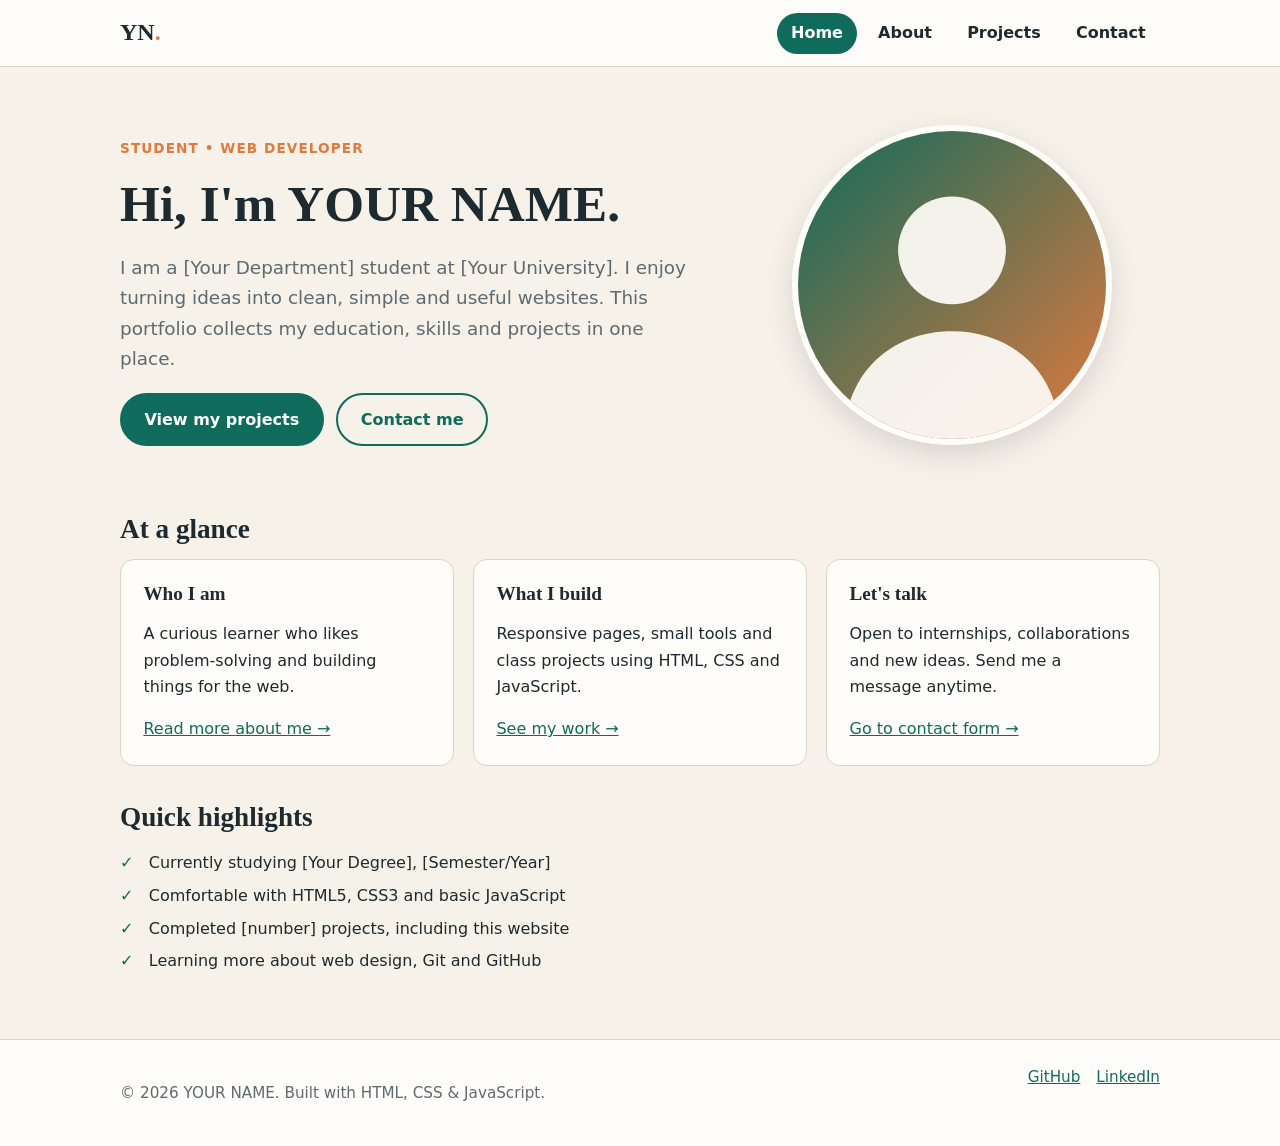
==== index.html @ 44a1b540 "Add files via upload" ====
<!DOCTYPE html>
<html lang="en">
<head>
  <meta charset="UTF-8">
  <meta name="viewport" content="width=device-width, initial-scale=1.0">
  <meta name="description" content="Personal portfolio of YOUR NAME - student, web developer.">
  <title>Home | YOUR NAME - Portfolio</title>
  <link rel="stylesheet" href="css/style.css">
</head>
<body>

  <header class="site-header">
    <div class="wrap">
      <a class="brand" href="index.html">YN<span>.</span></a>
      <button class="nav-toggle" id="navToggle" aria-label="Toggle menu" aria-expanded="false">&#9776;</button>
      <nav aria-label="Main navigation">
        <ul class="nav-list" id="navList">
          <li><a href="index.html" class="active">Home</a></li>
          <li><a href="about.html">About</a></li>
          <li><a href="projects.html">Projects</a></li>
          <li><a href="contact.html">Contact</a></li>
        </ul>
      </nav>
    </div>
  </header>

  <main>
    <section class="hero">
      <div class="wrap">
        <div>
          <p class="eyebrow">Student &bull; Web Developer</p>
          <h1>Hi, I'm YOUR NAME.</h1>
          <p class="lead">
            I am a [Your Department] student at [Your University]. I enjoy turning ideas into
            clean, simple and useful websites. This portfolio collects my education, skills
            and projects in one place.
          </p>
          <div class="btn-row">
            <a class="btn" href="projects.html">View my projects</a>
            <a class="btn ghost" href="contact.html">Contact me</a>
          </div>
        </div>
        <div class="hero-photo">
          <img src="images/profile.svg" alt="Profile picture of YOUR NAME" width="320" height="320">
        </div>
      </div>
    </section>

    <section class="wrap">
      <h2>At a glance</h2>
      <div class="grid-3">
        <article class="card">
          <h3>Who I am</h3>
          <p>A curious learner who likes problem-solving and building things for the web.</p>
          <a href="about.html">Read more about me &rarr;</a>
        </article>
        <article class="card">
          <h3>What I build</h3>
          <p>Responsive pages, small tools and class projects using HTML, CSS and JavaScript.</p>
          <a href="projects.html">See my work &rarr;</a>
        </article>
        <article class="card">
          <h3>Let's talk</h3>
          <p>Open to internships, collaborations and new ideas. Send me a message anytime.</p>
          <a href="contact.html">Go to contact form &rarr;</a>
        </article>
      </div>

      <h2>Quick highlights</h2>
      <ul class="check-list">
        <li>Currently studying [Your Degree], [Semester/Year]</li>
        <li>Comfortable with HTML5, CSS3 and basic JavaScript</li>
        <li>Completed [number] projects, including this website</li>
        <li>Learning more about web design, Git and GitHub</li>
      </ul>
    </section>
  </main>

  <footer class="site-footer">
    <div class="wrap">
      <p>&copy; <span id="year">2026</span> YOUR NAME. Built with HTML, CSS &amp; JavaScript.</p>
      <ul>
        <li><a href="https://github.com/YOUR-USERNAME" target="_blank" rel="noopener">GitHub</a></li>
        <li><a href="https://www.linkedin.com/in/YOUR-USERNAME" target="_blank" rel="noopener">LinkedIn</a></li>
      </ul>
    </div>
  </footer>

  <script src="js/main.js"></script>
</body>
</html>
---- css/style.css ----
/* ===== Portfolio stylesheet (shared by all pages) ===== */
:root {
  --bg: #f6f1e9;
  --card: #fffdf9;
  --ink: #1d2a2f;
  --muted: #5d6b70;
  --accent: #0f6b5c;
  --accent-dark: #0a4b40;
  --warm: #e07a3f;
  --line: #ddd3c3;
  --radius: 14px;
}

* { box-sizing: border-box; }

body {
  margin: 0;
  font-family: "Segoe UI", system-ui, -apple-system, Roboto, Arial, sans-serif;
  background: var(--bg);
  color: var(--ink);
  line-height: 1.65;
}

h1, h2, h3 { font-family: Georgia, "Times New Roman", serif; line-height: 1.2; }
h1 { font-size: clamp(2rem, 5vw, 3.2rem); margin: 0 0 .5rem; }
h2 { font-size: 1.7rem; margin: 2.2rem 0 .8rem; }
h3 { font-size: 1.2rem; margin: 0 0 .4rem; }

a { color: var(--accent); }
a:hover { color: var(--warm); }

img { max-width: 100%; display: block; }

.wrap { width: min(1040px, 92%); margin-inline: auto; }

/* ----- Header / navigation ----- */
.site-header {
  background: var(--card);
  border-bottom: 1px solid var(--line);
  position: sticky;
  top: 0;
  z-index: 10;
}
.site-header .wrap {
  display: flex;
  align-items: center;
  justify-content: space-between;
  padding: .8rem 0;
}
.brand {
  font-family: Georgia, serif;
  font-size: 1.5rem;
  font-weight: bold;
  text-decoration: none;
  color: var(--ink);
}
.brand span { color: var(--warm); }

.nav-list {
  list-style: none;
  display: flex;
  gap: .4rem;
  margin: 0;
  padding: 0;
}
.nav-list a {
  display: block;
  padding: .45rem .9rem;
  border-radius: 999px;
  text-decoration: none;
  color: var(--ink);
  font-weight: 600;
}
.nav-list a:hover { background: var(--bg); }
.nav-list a.active { background: var(--accent); color: #fff; }

.nav-toggle {
  display: none;
  background: none;
  border: 1px solid var(--line);
  border-radius: 8px;
  font-size: 1.3rem;
  padding: .2rem .6rem;
  cursor: pointer;
}

/* ----- Hero ----- */
.hero { padding: 3.5rem 0 2rem; }
.hero .wrap {
  display: grid;
  grid-template-columns: 1.4fr 1fr;
  gap: 2.5rem;
  align-items: center;
}
.eyebrow {
  color: var(--warm);
  font-weight: 700;
  letter-spacing: .08em;
  text-transform: uppercase;
  font-size: .85rem;
}
.lead { font-size: 1.15rem; color: var(--muted); }
.hero-photo img {
  border-radius: 50%;
  border: 6px solid var(--card);
  box-shadow: 0 10px 30px rgba(0, 0, 0, .12);
  width: min(320px, 100%);
  margin-inline: auto;
}

.btn {
  display: inline-block;
  padding: .7rem 1.4rem;
  border-radius: 999px;
  background: var(--accent);
  color: #fff;
  text-decoration: none;
  font-weight: 700;
  border: 2px solid var(--accent);
  cursor: pointer;
  font-size: 1rem;
  font-family: inherit;
}
.btn:hover { background: var(--accent-dark); color: #fff; }
.btn.ghost { background: transparent; color: var(--accent); }
.btn.ghost:hover { background: var(--accent); color: #fff; }
.btn-row { display: flex; gap: .8rem; flex-wrap: wrap; margin-top: 1.2rem; }

/* ----- Cards & grids ----- */
.card {
  background: var(--card);
  border: 1px solid var(--line);
  border-radius: var(--radius);
  padding: 1.4rem;
}
.grid-3 {
  display: grid;
  grid-template-columns: repeat(auto-fit, minmax(240px, 1fr));
  gap: 1.2rem;
}
.project-card { padding: 0; overflow: hidden; }
.project-card .body { padding: 1.1rem 1.3rem 1.4rem; }
.project-card img { width: 100%; aspect-ratio: 16 / 9; object-fit: cover; }
.tag {
  display: inline-block;
  background: var(--bg);
  border: 1px solid var(--line);
  border-radius: 999px;
  padding: .05rem .7rem;
  font-size: .8rem;
  margin: .15rem .2rem 0 0;
}

/* ----- Tables ----- */
.table-scroll { overflow-x: auto; }
table {
  width: 100%;
  border-collapse: collapse;
  background: var(--card);
  border: 1px solid var(--line);
  border-radius: var(--radius);
  overflow: hidden;
}
caption {
  text-align: left;
  font-weight: 700;
  padding: .4rem 0 .6rem;
  color: var(--muted);
}
th, td { padding: .75rem 1rem; text-align: left; border-bottom: 1px solid var(--line); }
thead th { background: var(--accent); color: #fff; }
tbody tr:nth-child(even) { background: #faf5ec; }
tbody tr:last-child td { border-bottom: none; }

/* ----- Lists ----- */
.check-list { list-style: none; padding: 0; }
.check-list li { padding-left: 1.8rem; position: relative; margin-bottom: .4rem; }
.check-list li::before {
  content: "✓";
  position: absolute;
  left: 0;
  color: var(--accent);
  font-weight: bold;
}

/* ----- Form ----- */
form { display: grid; gap: 1.1rem; }
fieldset { border: 1px solid var(--line); border-radius: 10px; padding: .8rem 1rem; }
legend { font-weight: 700; padding: 0 .4rem; }
label { font-weight: 600; display: block; margin-bottom: .3rem; }
fieldset label { display: inline-block; font-weight: 500; margin-right: 1rem; }

input[type="text"], input[type="email"], select, textarea {
  width: 100%;
  padding: .7rem .85rem;
  border: 1px solid var(--line);
  border-radius: 10px;
  font: inherit;
  background: #fff;
}
input:focus, select:focus, textarea:focus {
  outline: 3px solid rgba(15, 107, 92, .25);
  border-color: var(--accent);
}
.error { color: #b3261e; font-size: .85rem; min-height: 1.1em; margin: .25rem 0 0; }
.field-invalid { border-color: #b3261e !important; }
.form-success {
  background: #e3f4ee;
  border: 1px solid var(--accent);
  color: var(--accent-dark);
  padding: 1rem 1.2rem;
  border-radius: 10px;
  font-weight: 600;
}
.hidden { display: none; }

/* ----- Footer ----- */
.site-footer {
  margin-top: 4rem;
  border-top: 1px solid var(--line);
  background: var(--card);
  padding: 1.6rem 0;
  color: var(--muted);
  font-size: .95rem;
}
.site-footer .wrap {
  display: flex;
  justify-content: space-between;
  flex-wrap: wrap;
  gap: .8rem;
}
.site-footer ul { list-style: none; display: flex; gap: 1rem; margin: 0; padding: 0; }

/* ----- Responsive ----- */
@media (max-width: 720px) {
  .hero .wrap { grid-template-columns: 1fr; text-align: center; }
  .hero-photo { order: -1; }
  .btn-row { justify-content: center; }

  .nav-toggle { display: block; }
  .site-header nav { width: 100%; }
  .site-header .wrap { flex-wrap: wrap; }
  .nav-list { display: none; flex-direction: column; width: 100%; padding-top: .6rem; }
  .nav-list.open { display: flex; }
}
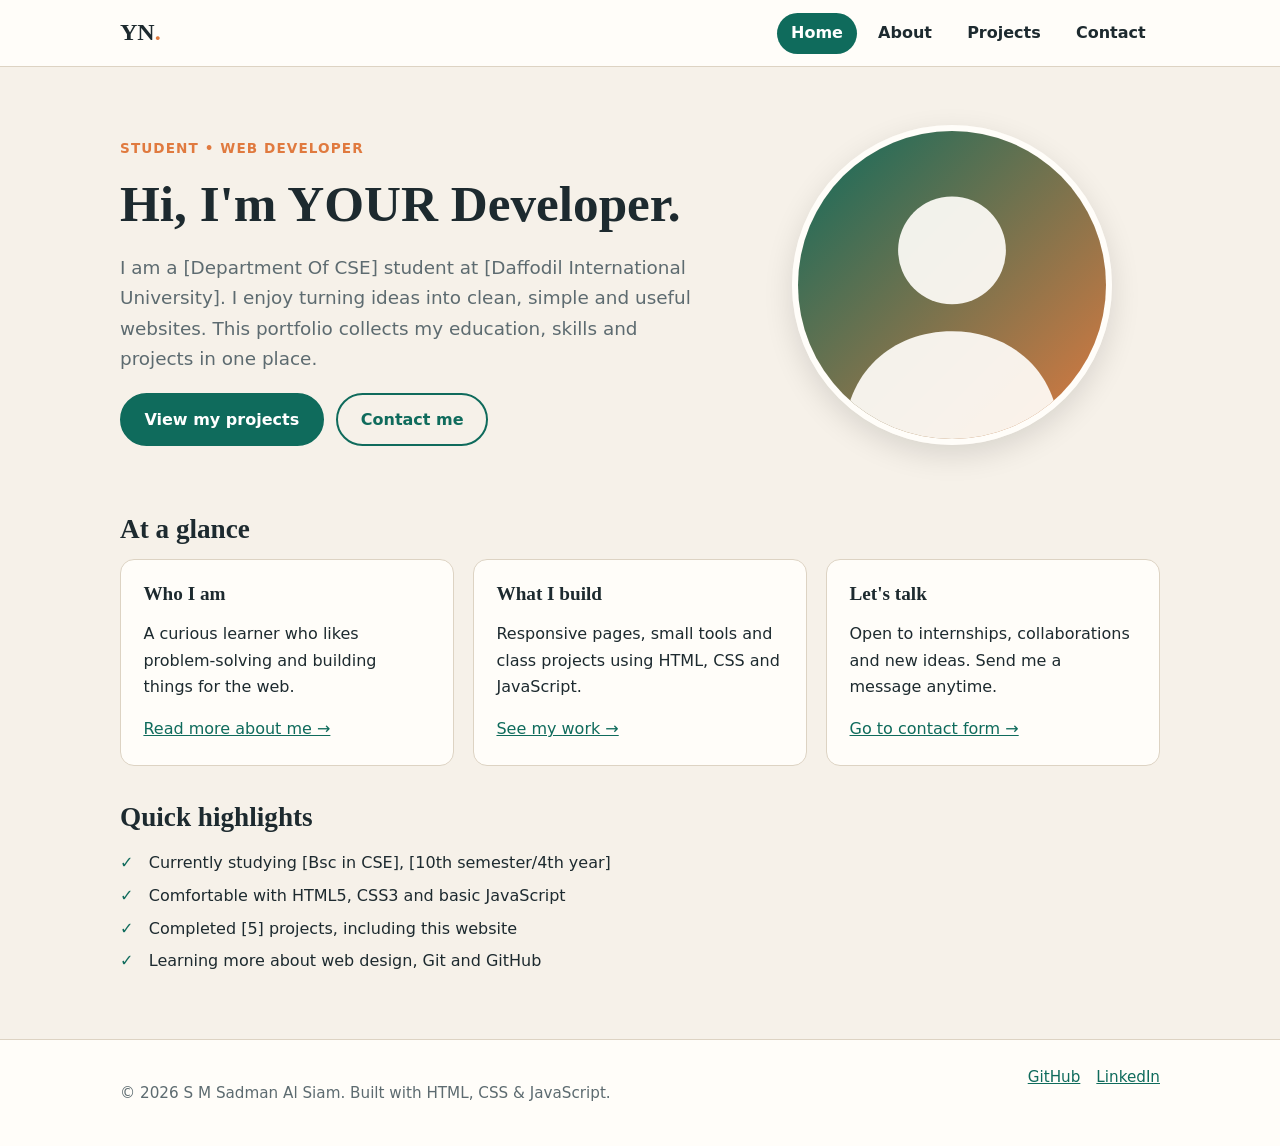
==== commit e831edf5: "Update index.html" ====
--- a/index.html
+++ b/index.html
@@ -4,7 +4,7 @@
   <meta charset="UTF-8">
   <meta name="viewport" content="width=device-width, initial-scale=1.0">
   <meta name="description" content="Personal portfolio of YOUR NAME - student, web developer.">
-  <title>Home | YOUR NAME - Portfolio</title>
+  <title>Home | S M Sadman Al Siam - Portfolio</title>
   <link rel="stylesheet" href="css/style.css">
 </head>
 <body>
@@ -29,9 +29,9 @@
       <div class="wrap">
         <div>
           <p class="eyebrow">Student &bull; Web Developer</p>
-          <h1>Hi, I'm YOUR NAME.</h1>
+          <h1>Hi, I'm YOUR Developer.</h1>
           <p class="lead">
-            I am a [Your Department] student at [Your University]. I enjoy turning ideas into
+            I am a [Department Of CSE] student at [Daffodil International University]. I enjoy turning ideas into
             clean, simple and useful websites. This portfolio collects my education, skills
             and projects in one place.
           </p>
@@ -68,9 +68,9 @@
 
       <h2>Quick highlights</h2>
       <ul class="check-list">
-        <li>Currently studying [Your Degree], [Semester/Year]</li>
+        <li>Currently studying [Bsc in CSE], [10th semester/4th year]</li>
         <li>Comfortable with HTML5, CSS3 and basic JavaScript</li>
-        <li>Completed [number] projects, including this website</li>
+        <li>Completed [5] projects, including this website</li>
         <li>Learning more about web design, Git and GitHub</li>
       </ul>
     </section>
@@ -78,7 +78,7 @@
 
   <footer class="site-footer">
     <div class="wrap">
-      <p>&copy; <span id="year">2026</span> YOUR NAME. Built with HTML, CSS &amp; JavaScript.</p>
+      <p>&copy; <span id="year">2026</span> S M Sadman Al Siam. Built with HTML, CSS &amp; JavaScript.</p>
       <ul>
         <li><a href="https://github.com/YOUR-USERNAME" target="_blank" rel="noopener">GitHub</a></li>
         <li><a href="https://www.linkedin.com/in/YOUR-USERNAME" target="_blank" rel="noopener">LinkedIn</a></li>
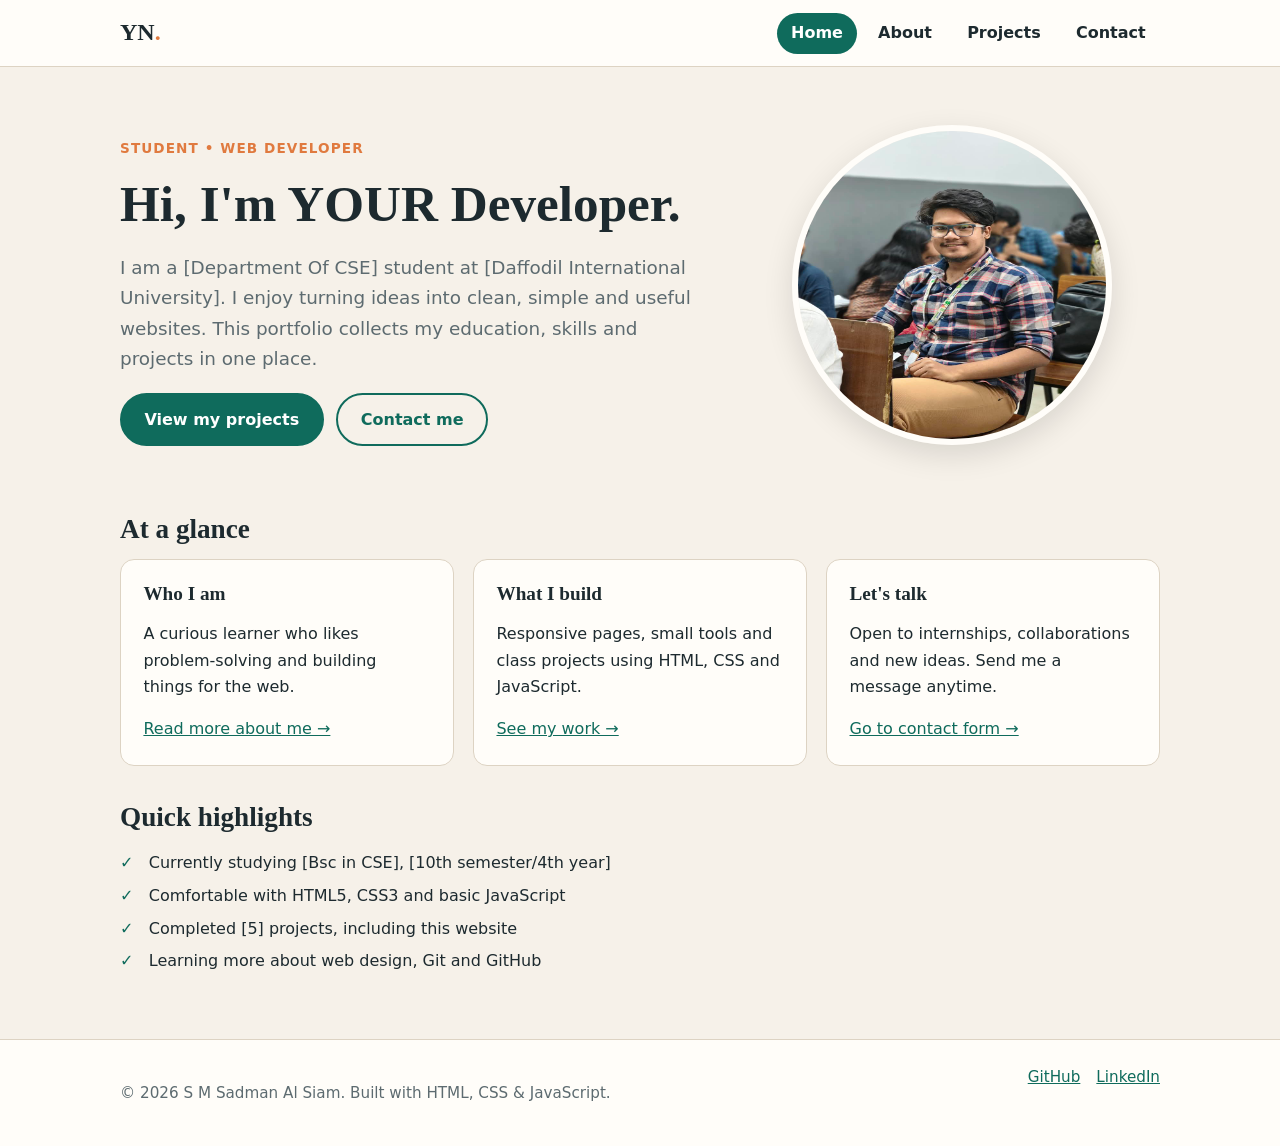
==== commit e1d7e42f: "Update index.html" ====
--- a/index.html
+++ b/index.html
@@ -41,7 +41,7 @@
           </div>
         </div>
         <div class="hero-photo">
-          <img src="images/profile.svg" alt="Profile picture of YOUR NAME" width="320" height="320">
+          <img src="images/profile.jpg" alt="Profile picture of YOUR NAME" width="320" height="320">
         </div>
       </div>
     </section>
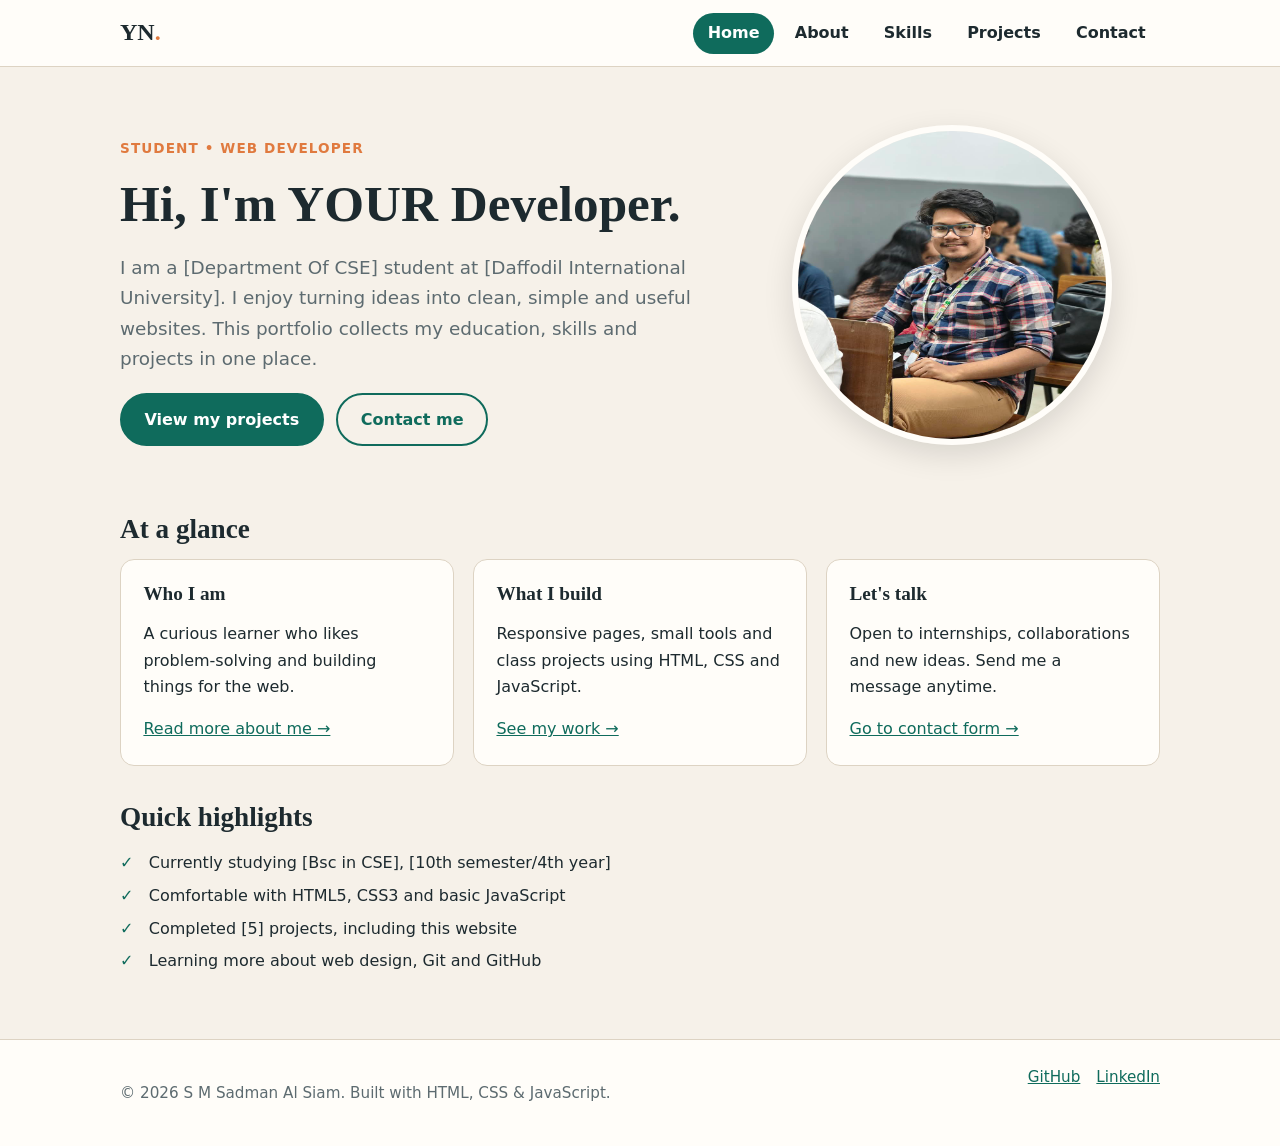
==== commit b8d5d8c5: "Update index.html" ====
--- a/index.html
+++ b/index.html
@@ -17,6 +17,7 @@
         <ul class="nav-list" id="navList">
           <li><a href="index.html" class="active">Home</a></li>
           <li><a href="about.html">About</a></li>
+          <li><a href="skills.html">Skills</a></li>
           <li><a href="projects.html">Projects</a></li>
           <li><a href="contact.html">Contact</a></li>
         </ul>
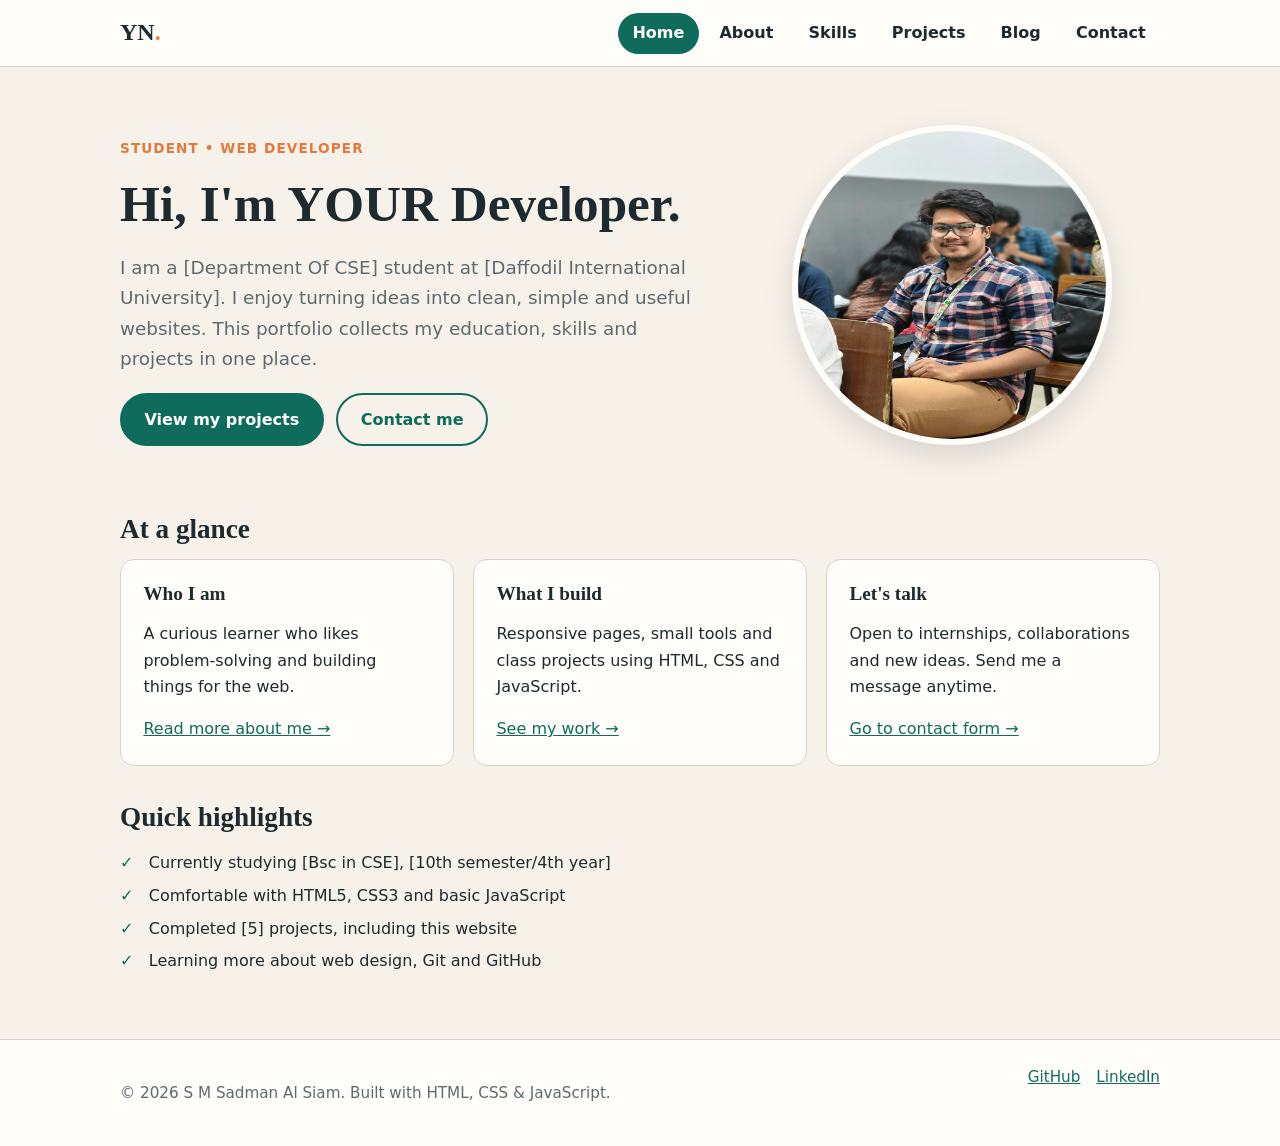
==== commit 52f0f0e6: "Update index.html" ====
--- a/index.html
+++ b/index.html
@@ -19,6 +19,7 @@
           <li><a href="about.html">About</a></li>
           <li><a href="skills.html">Skills</a></li>
           <li><a href="projects.html">Projects</a></li>
+          <li><a href="blog.html">Blog</a></li>
           <li><a href="contact.html">Contact</a></li>
         </ul>
       </nav>
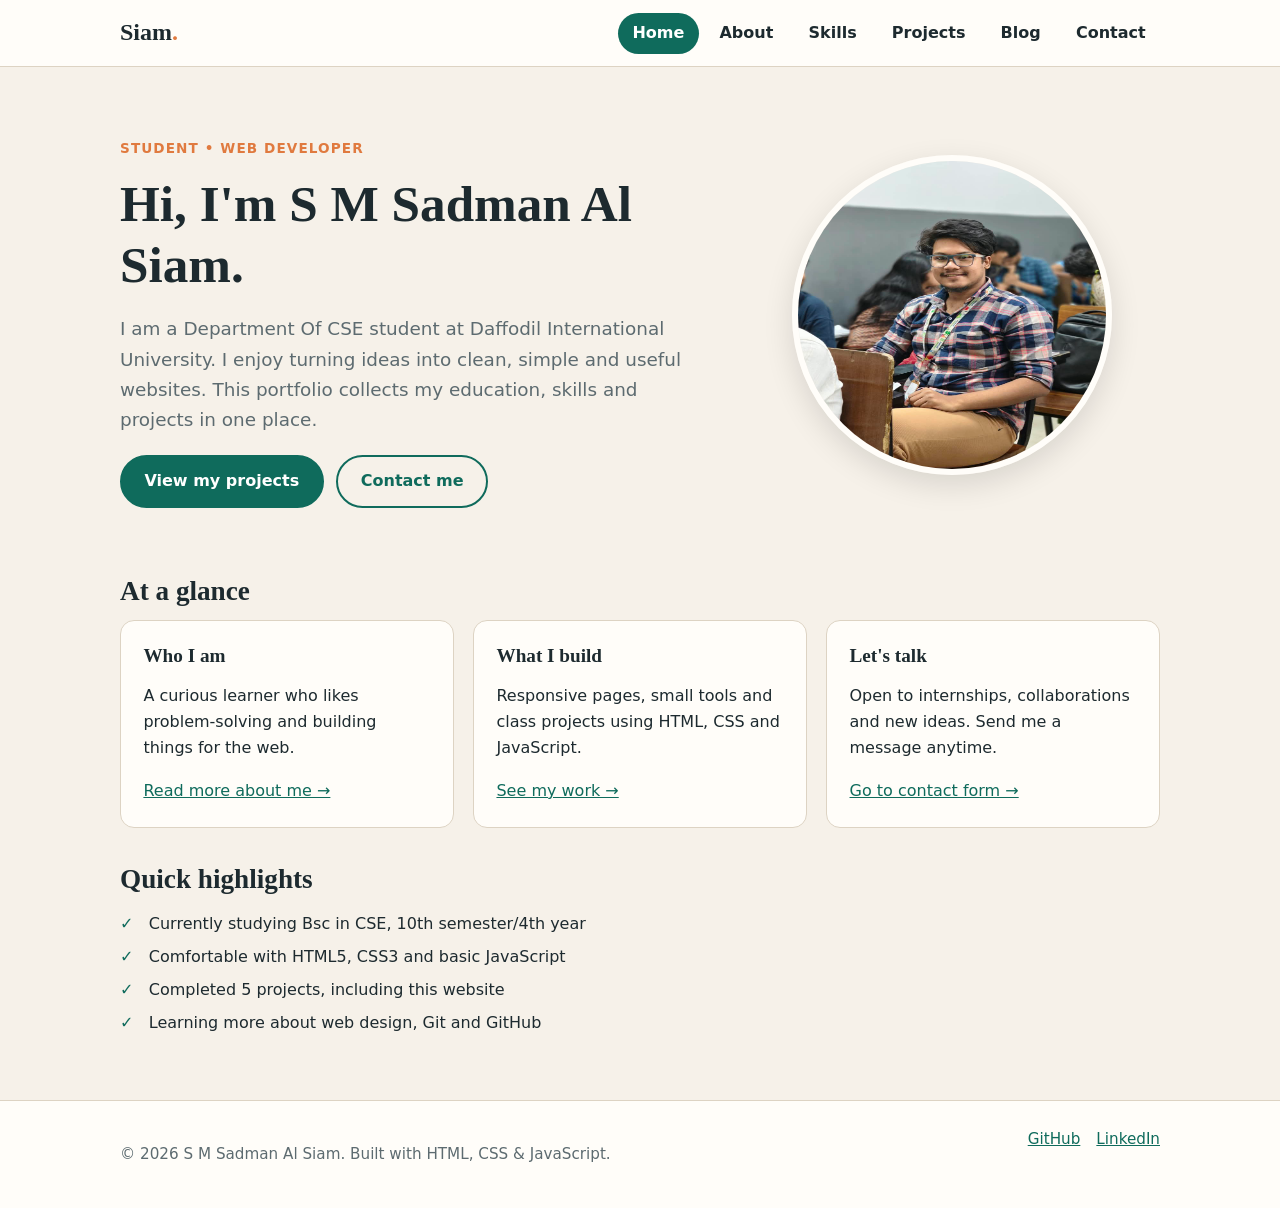
==== commit a862150d: "Update index.html" ====
--- a/index.html
+++ b/index.html
@@ -11,7 +11,7 @@
 
   <header class="site-header">
     <div class="wrap">
-      <a class="brand" href="index.html">YN<span>.</span></a>
+      <a class="brand" href="index.html">Siam<span>.</span></a>
       <button class="nav-toggle" id="navToggle" aria-label="Toggle menu" aria-expanded="false">&#9776;</button>
       <nav aria-label="Main navigation">
         <ul class="nav-list" id="navList">
@@ -31,9 +31,9 @@
       <div class="wrap">
         <div>
           <p class="eyebrow">Student &bull; Web Developer</p>
-          <h1>Hi, I'm YOUR Developer.</h1>
+          <h1>Hi, I'm S M Sadman Al Siam.</h1>
           <p class="lead">
-            I am a [Department Of CSE] student at [Daffodil International University]. I enjoy turning ideas into
+            I am a Department Of CSE student at Daffodil International University. I enjoy turning ideas into
             clean, simple and useful websites. This portfolio collects my education, skills
             and projects in one place.
           </p>
@@ -70,9 +70,9 @@
 
       <h2>Quick highlights</h2>
       <ul class="check-list">
-        <li>Currently studying [Bsc in CSE], [10th semester/4th year]</li>
+        <li>Currently studying Bsc in CSE, 10th semester/4th year</li>
         <li>Comfortable with HTML5, CSS3 and basic JavaScript</li>
-        <li>Completed [5] projects, including this website</li>
+        <li>Completed 5 projects, including this website</li>
         <li>Learning more about web design, Git and GitHub</li>
       </ul>
     </section>
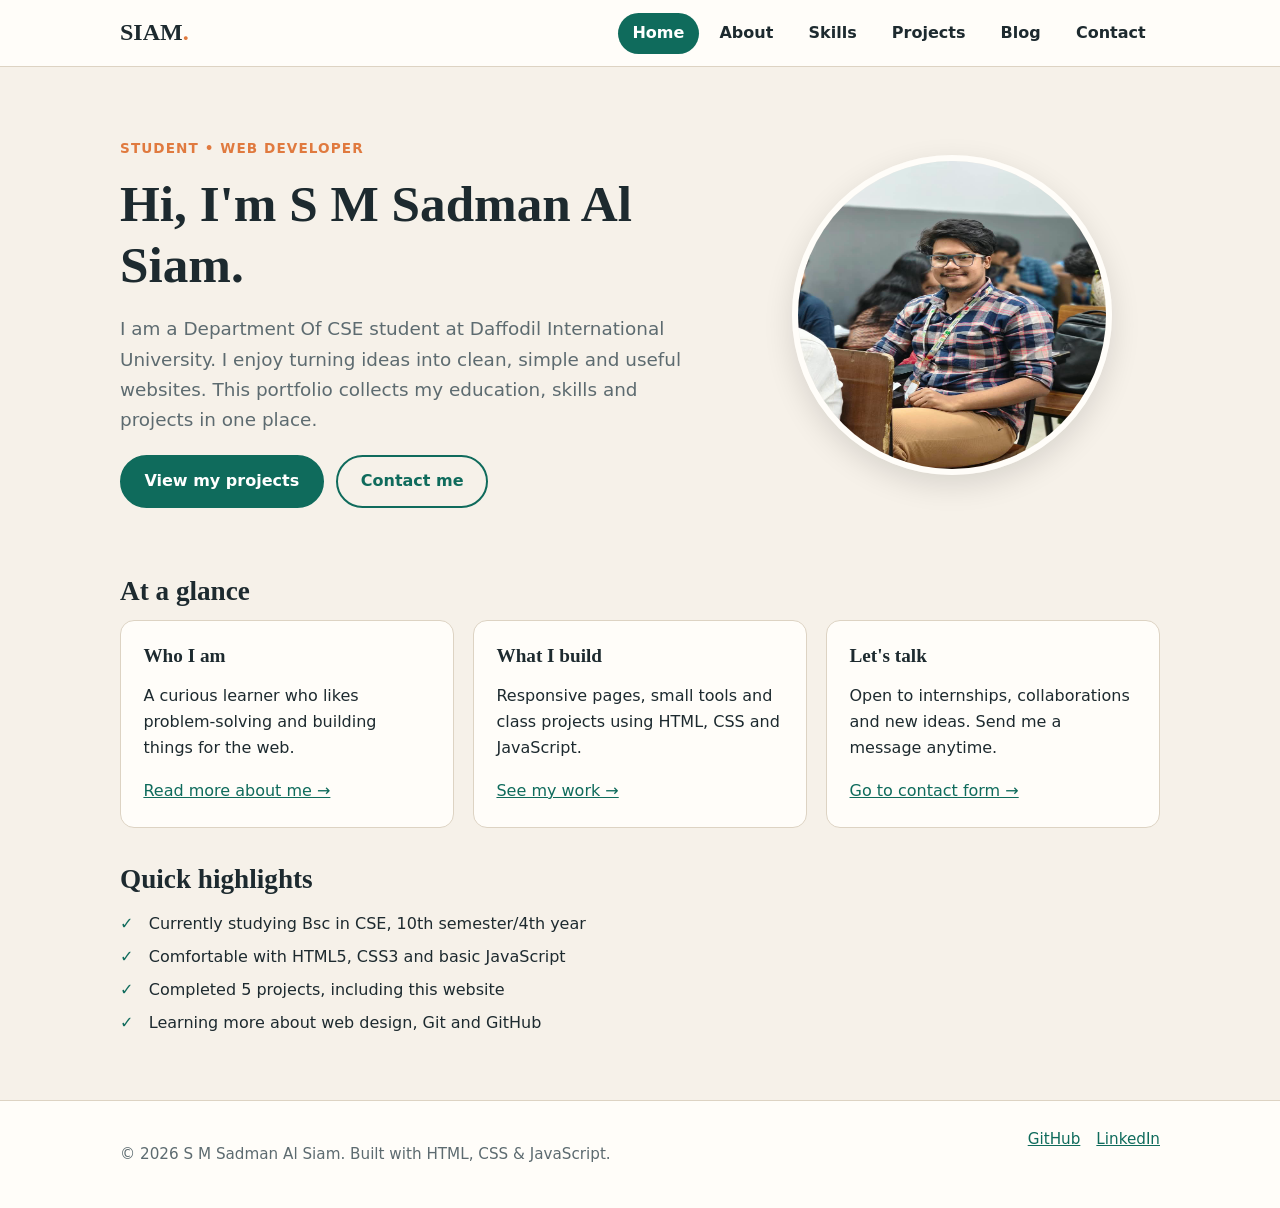
==== commit 42afa6b9: "Update index.html" ====
--- a/index.html
+++ b/index.html
@@ -11,7 +11,7 @@
 
   <header class="site-header">
     <div class="wrap">
-      <a class="brand" href="index.html">Siam<span>.</span></a>
+      <a class="brand" href="index.html">SIAM<span>.</span></a>
       <button class="nav-toggle" id="navToggle" aria-label="Toggle menu" aria-expanded="false">&#9776;</button>
       <nav aria-label="Main navigation">
         <ul class="nav-list" id="navList">
